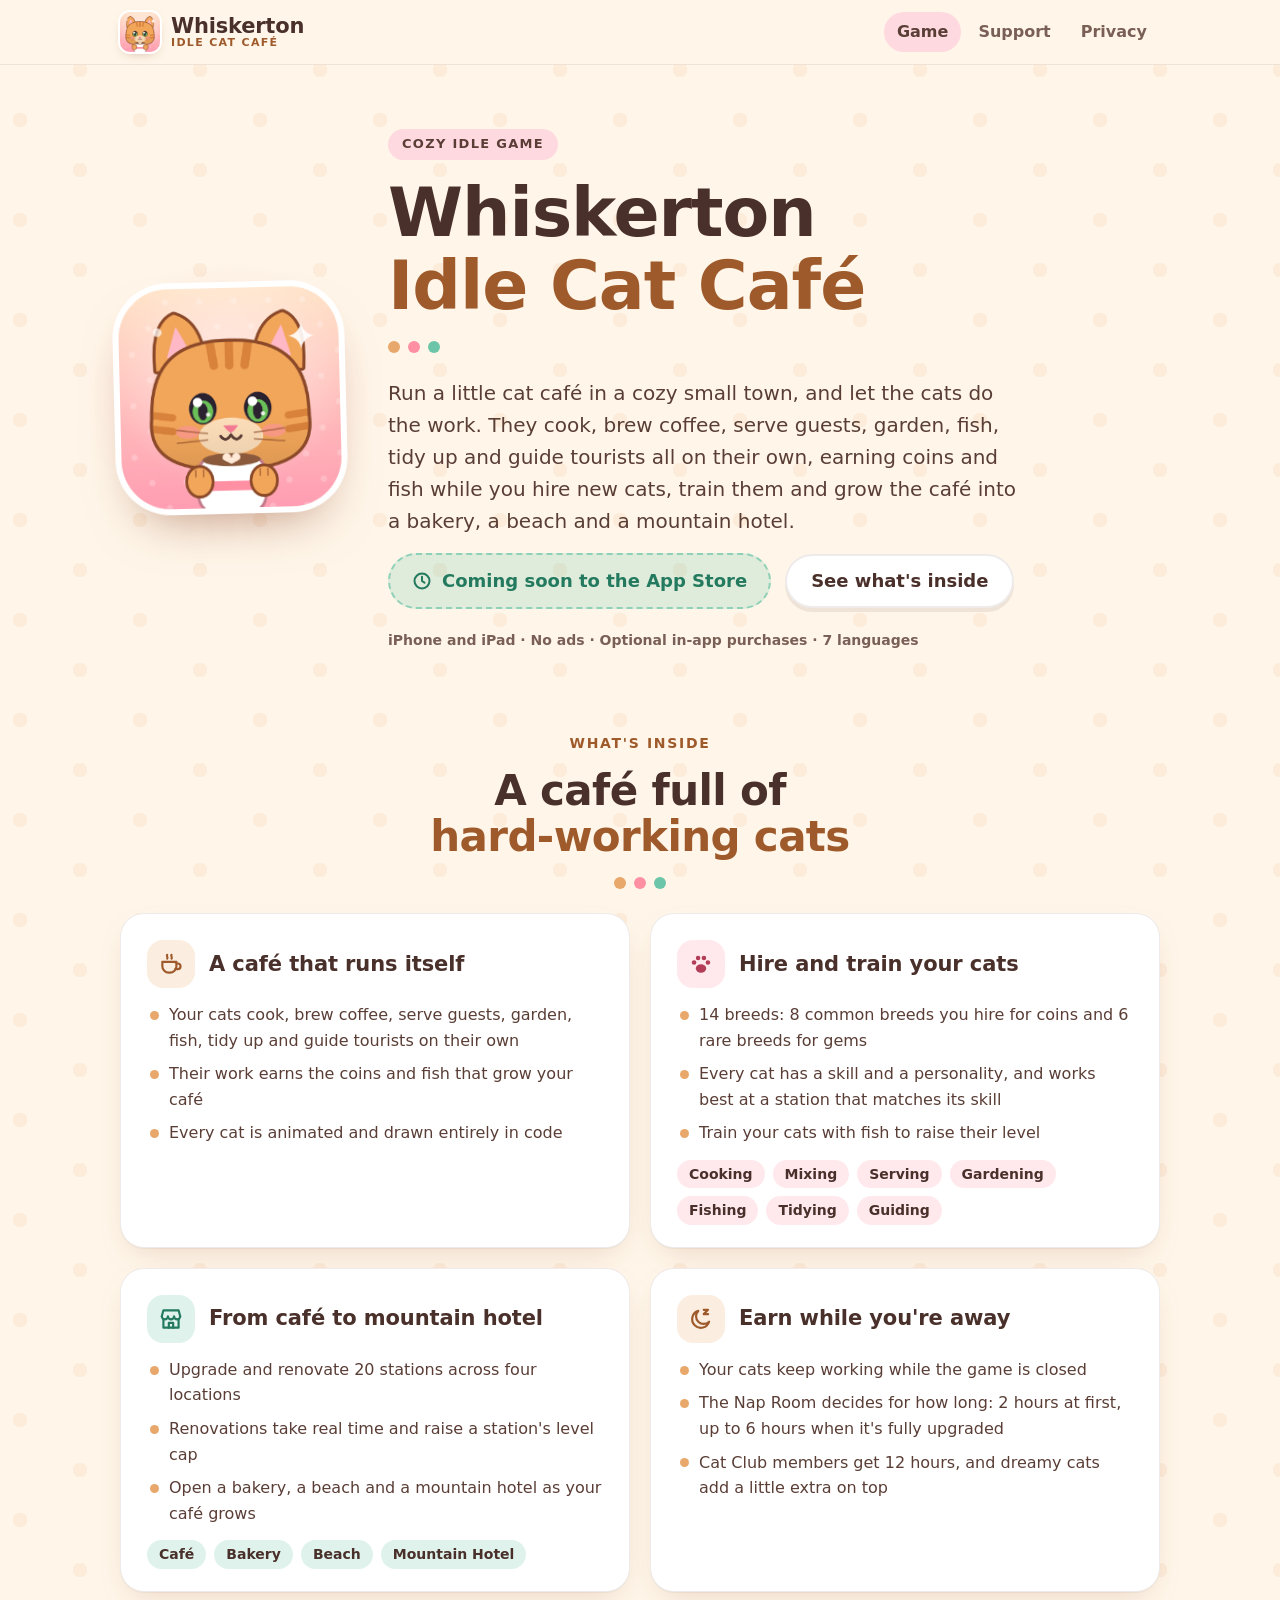
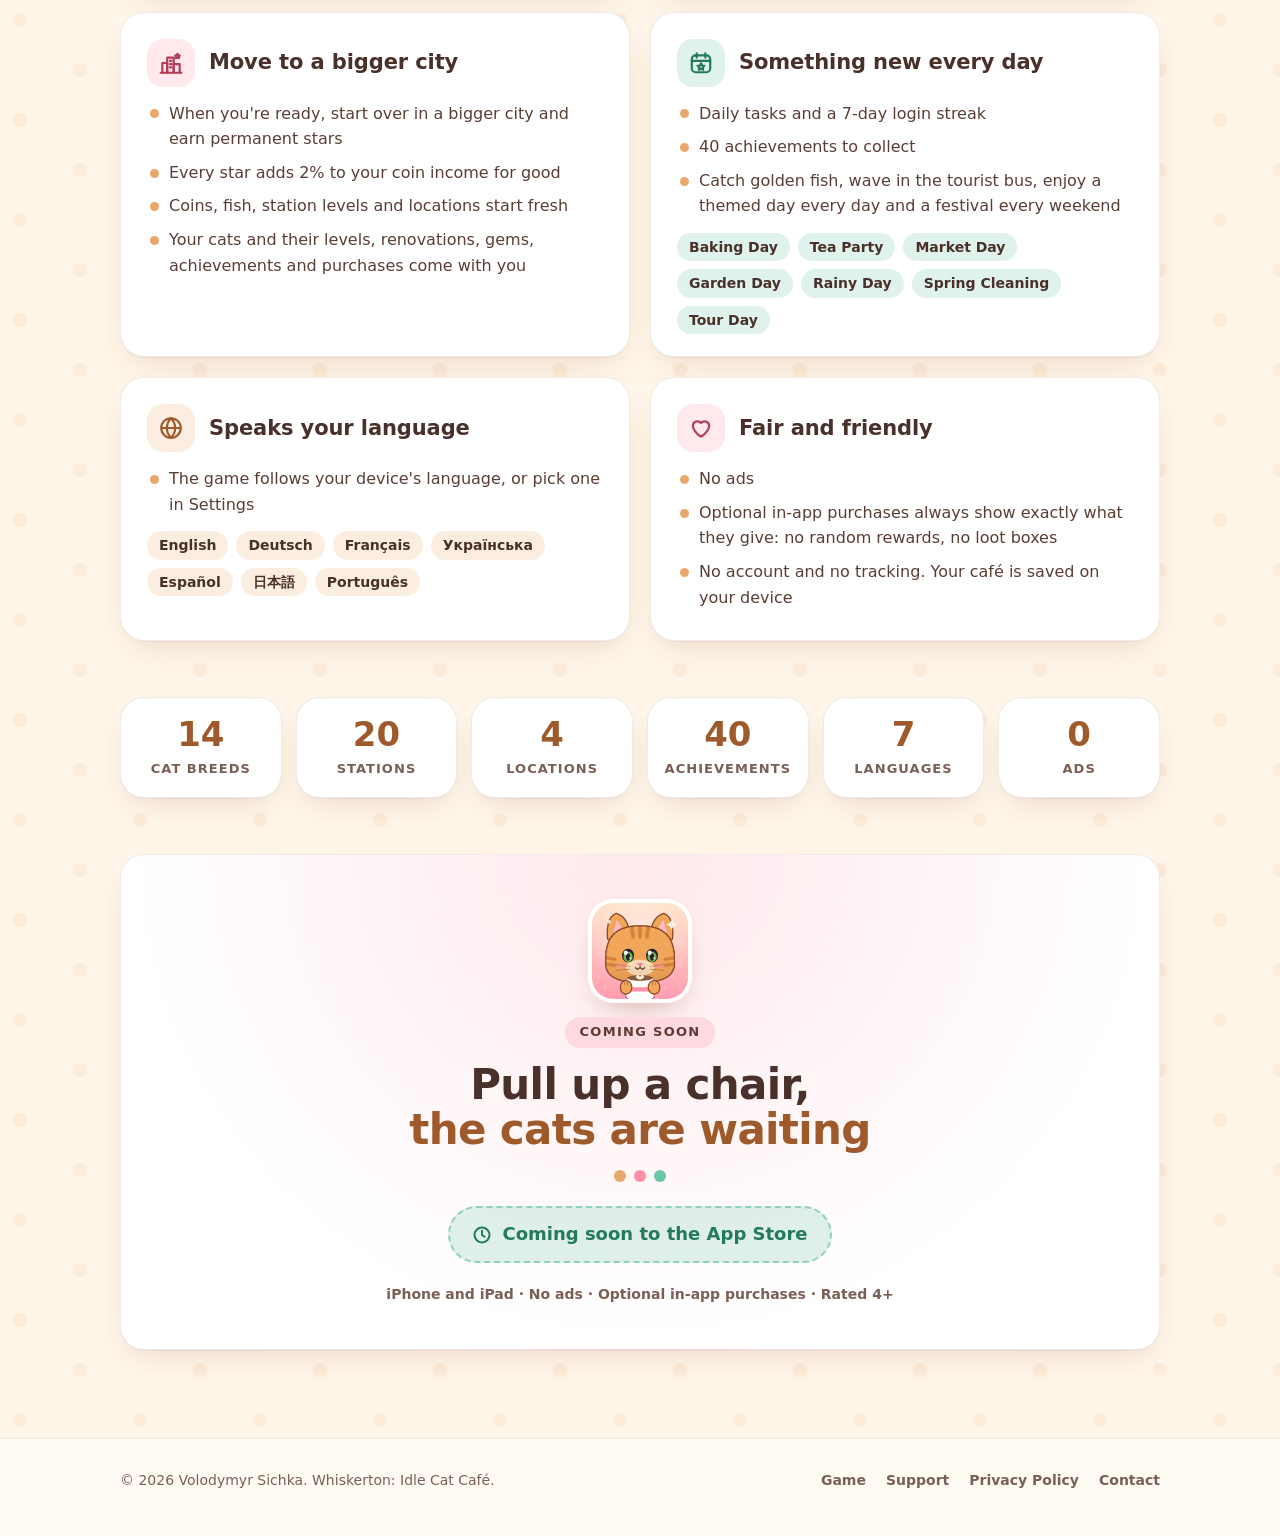
==== index.html @ d09d7dce "Add the support, privacy policy and marketing pages" ====
<!DOCTYPE html>
<html lang="en">
  <head>
    <meta charset="UTF-8" />
    <meta name="viewport" content="width=device-width, initial-scale=1.0" />
    <title>Whiskerton: Idle Cat Café</title>
    <meta http-equiv="refresh" content="0; url=marketing.html" />
    <link rel="canonical" href="https://vybgss.github.io/whiskerton-docs/marketing.html" />
    <meta name="color-scheme" content="light dark" />
    <link rel="icon" href="assets/favicon.ico" sizes="16x16 32x32 48x48" />
    <link rel="icon" type="image/png" sizes="64x64" href="assets/favicon.png" media="(prefers-color-scheme: light)" />
    <link rel="icon" type="image/png" sizes="64x64" href="assets/favicon-dark.png" media="(prefers-color-scheme: dark)" />
    <link rel="apple-touch-icon" sizes="180x180" href="assets/apple-touch-icon.png" />
    <link rel="manifest" href="site.webmanifest" />
    <style>
      body { margin: 0; padding: 32px 16px; background: #fff6e9; color: #5a3e36; font-family: ui-rounded, "SF Pro Rounded", system-ui, sans-serif; font-weight: 700; }
      a { color: #b33c57; }
      @media (prefers-color-scheme: dark) { body { background: #22183a; color: #fff6e9; } a { color: #ff8fa3; } }
    </style>
  </head>
  <body>
    <p><a href="marketing.html">Whiskerton: Idle Cat Café</a></p>
  </body>
</html>
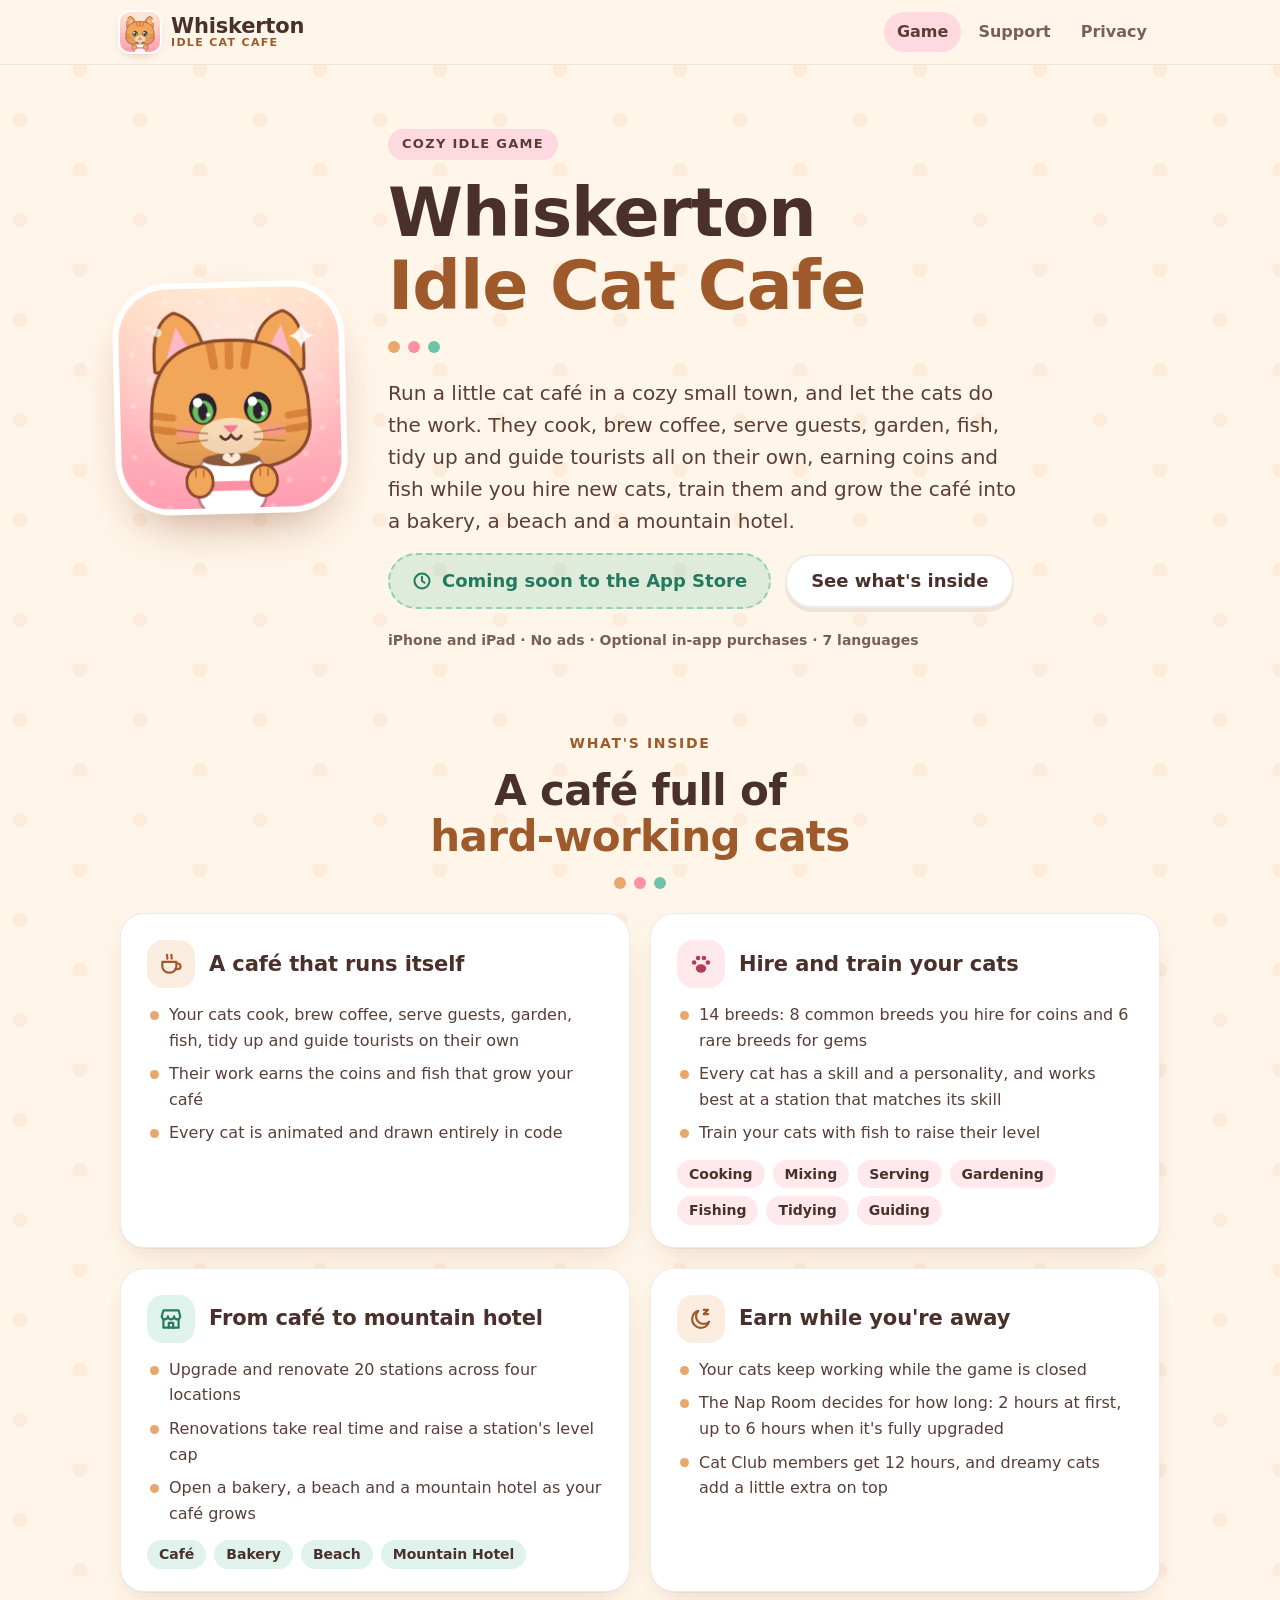
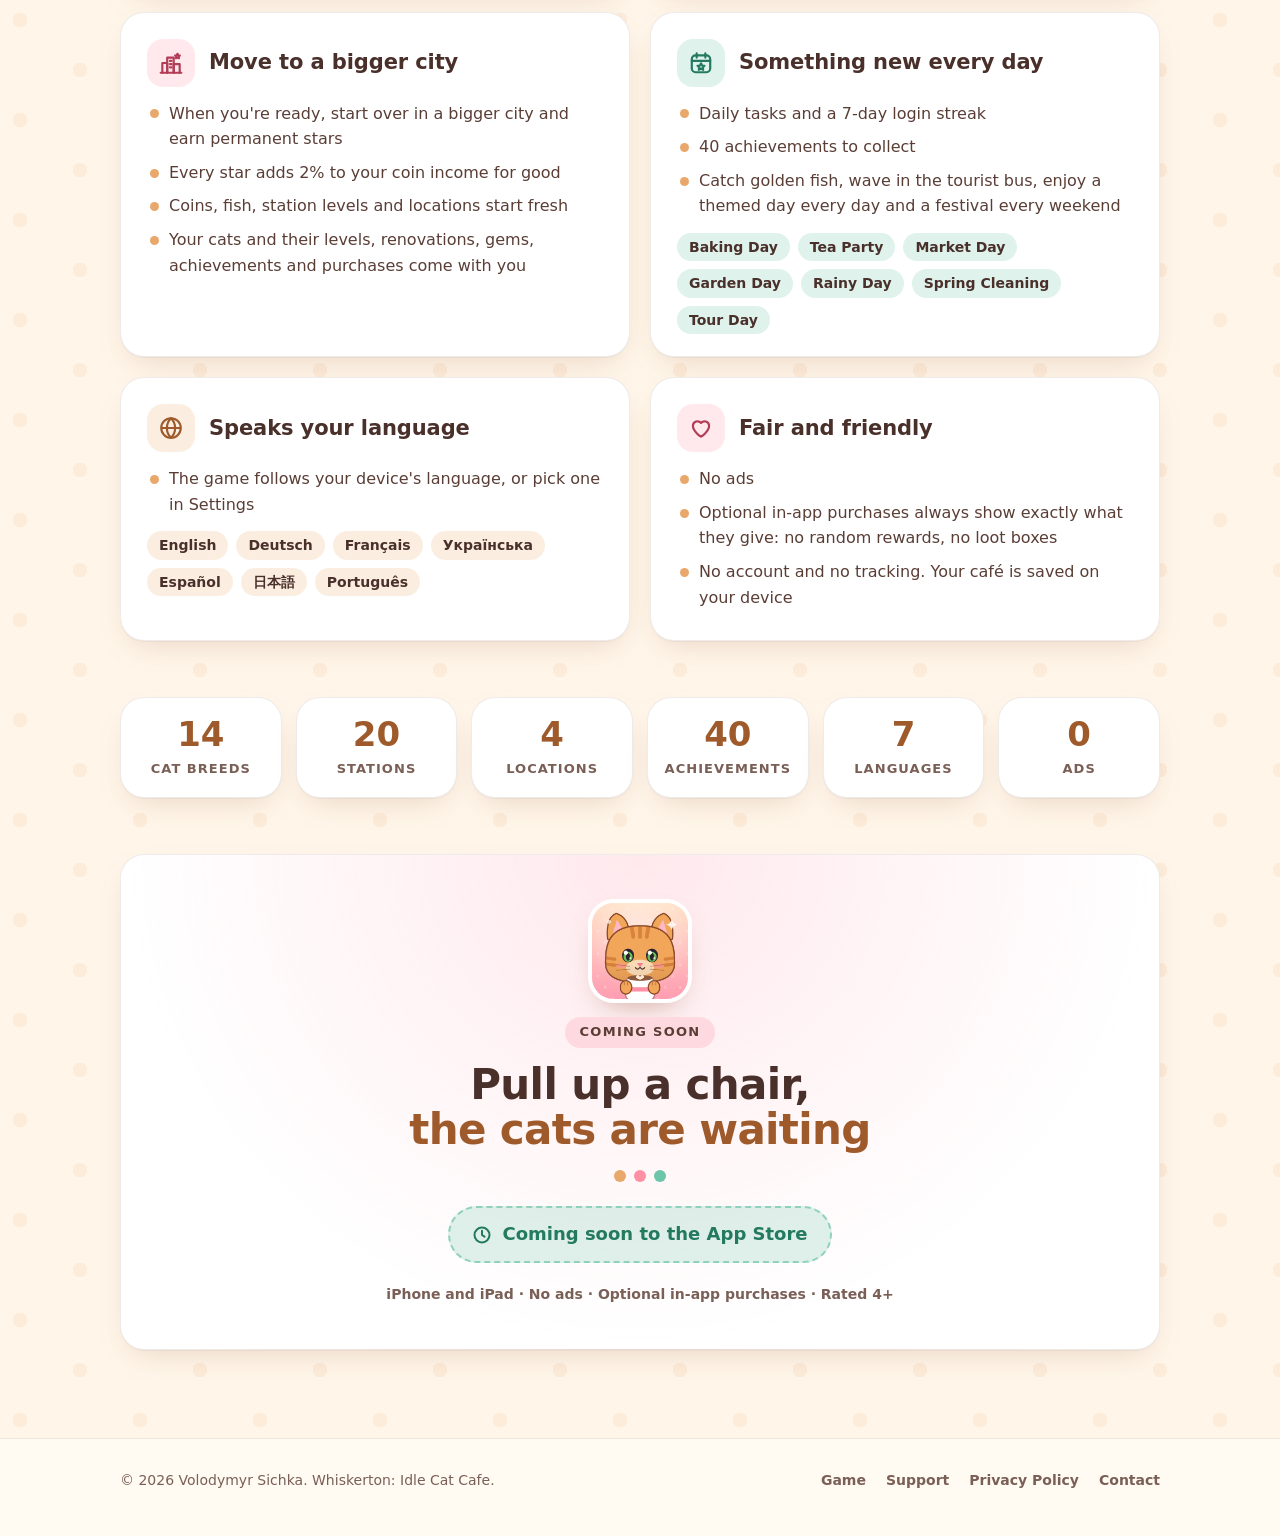
==== commit fbf4ab33: "Use the App Store name Whiskerton: Idle Cat Cafe" ====
--- a/index.html
+++ b/index.html
@@ -3,7 +3,7 @@
   <head>
     <meta charset="UTF-8" />
     <meta name="viewport" content="width=device-width, initial-scale=1.0" />
-    <title>Whiskerton: Idle Cat Café</title>
+    <title>Whiskerton: Idle Cat Cafe</title>
     <meta http-equiv="refresh" content="0; url=marketing.html" />
     <link rel="canonical" href="https://vybgss.github.io/whiskerton-docs/marketing.html" />
     <meta name="color-scheme" content="light dark" />
@@ -19,6 +19,6 @@
     </style>
   </head>
   <body>
-    <p><a href="marketing.html">Whiskerton: Idle Cat Café</a></p>
+    <p><a href="marketing.html">Whiskerton: Idle Cat Cafe</a></p>
   </body>
 </html>
